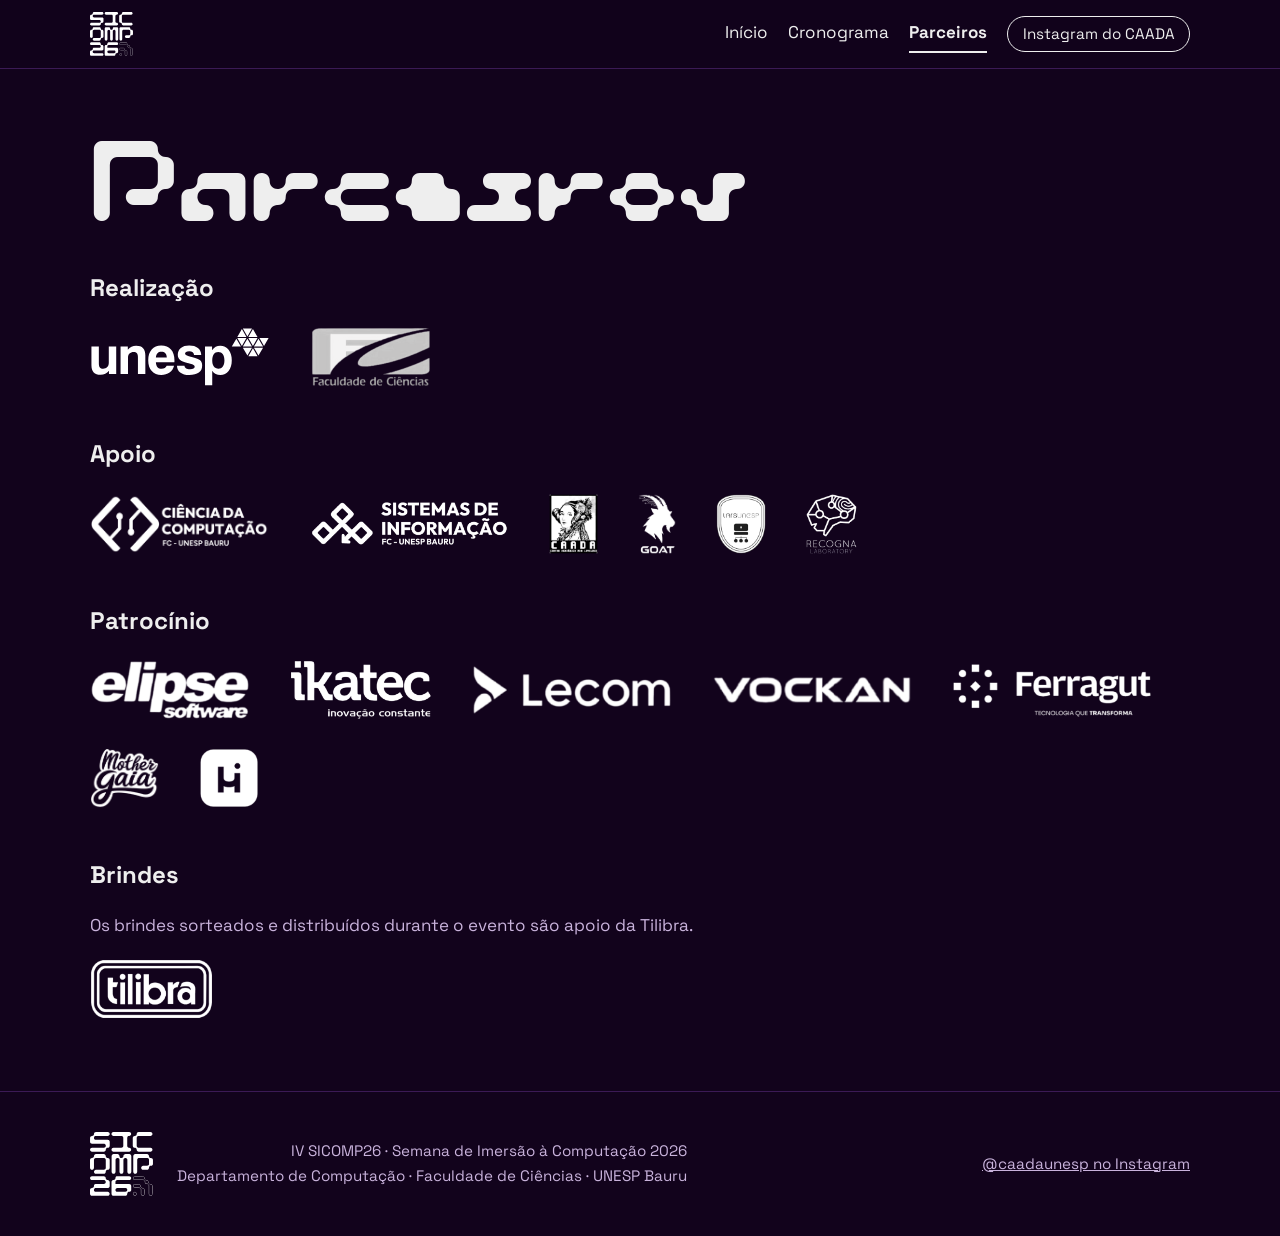
==== parceiros.html @ 21cd0a35 "update update" ====
<!doctype html>
<html lang="pt-BR"><head><meta charset="utf-8"><meta name="viewport" content="width=device-width,initial-scale=1">
<title>Parceiros · SICOMP26</title><meta name="description" content="Realização, apoio e patrocínio da IV SICOMP26.">
<meta property="og:title" content="Parceiros · SICOMP26"><meta property="og:description" content="Realização, apoio e patrocínio da IV SICOMP26."><meta name="theme-color" content="#510979">
<link rel="icon" href="assets/img/favicon.svg" type="image/svg+xml">
<link rel="preconnect" href="https://fonts.googleapis.com"><link rel="preconnect" href="https://fonts.gstatic.com" crossorigin>
<link rel="stylesheet" href="https://fonts.googleapis.com/css2?family=Space+Grotesk:wght@400;500;700&amp;family=Space+Mono:wght@400;700&amp;display=swap">
<link rel="stylesheet" href="style.css"></head><body>
<header><div class="wrap"><a class="marca" href="index.html" aria-label="SICOMP26 - página inicial"><img src="assets/img/logo_evento.svg" alt="SICOMP26" width="44" height="44"></a>
<nav aria-label="Principal"><a href="index.html">Início</a><a href="cronograma.html">Cronograma</a><a href="parceiros.html" aria-current="page">Parceiros</a><a class="ig" href="https://www.instagram.com/caadaunesp/" target="_blank" rel="noopener">Instagram do CAADA</a></nav></div></header>
<main><section><div class="wrap"><h1 style="font-size:clamp(2.5rem,10vw,6rem);margin-bottom:2rem">Parceiros</h1>
<div class="bloco"><h2>Realização</h2><div class="logos"><img src="assets/img/logo_unesp.svg" alt="UNESP" class="claro"><img src="assets/img/fc.png" alt="Faculdade de Ciências"></div></div>
<div class="bloco"><h2>Apoio</h2><div class="logos"><img src="assets/img/comp.png" alt="Ciência da Computação - FC UNESP Bauru"><img src="assets/img/sis.png" alt="Sistemas de Informação - FC UNESP Bauru"><img src="assets/img/caada.png" alt="CAADA - Centro Acadêmico Ada Lovelace"><img src="assets/img/goat.png" alt="GOAT"><img src="assets/img/lars.png" alt="LARS UNESP"><img src="assets/img/recogna.png" alt="Recogna Laboratory"></div></div>
<div class="bloco"><h2>Patrocínio</h2><div class="logos"><img src="assets/img/elipse.png" alt="Elipse Software"><img src="assets/img/ikatec.png" alt="Ikatec"><img src="assets/img/lecom.png" alt="Lecom"><img src="assets/img/vockan.png" alt="Vockan"><img src="assets/img/ferragut.png" alt="Ferragut"><img src="assets/img/motherGaia.png" alt="Mother Gaia"><img src="assets/img/hipro.png" alt="HiPro"></div></div>
<div class="bloco"><h2>Brindes</h2><p class="txt">Os brindes sorteados e distribuídos durante o evento são apoio da Tilibra.</p><div class="logos"><img src="assets/img/tilibra.png" alt="Tilibra"></div></div></div></section></main>
<footer><div class="wrap"><img src="assets/img/logo_evento.svg" alt="" width="64" height="64">
<p>IV SICOMP26 · Semana de Imersão à Computação 2026<br>Departamento de Computação · Faculdade de Ciências · UNESP Bauru</p>
<div><a href="https://www.instagram.com/caadaunesp/" target="_blank" rel="noopener">@caadaunesp no Instagram</a></div></div></footer></body></html>
---- style.css ----
@font-face {
  font-family: Quanx;
  src: url(assets/fonts/Quanx.ttf) format("truetype");
  font-display: swap;
}
:root {
  --roxo: #510979;
  --noite: #12031c;
  --painel: #1f0a30;
  --branco: #eeeeee;
  --suave: #c9b3dc;
  --linha: #3b1a55;
  --titulo: Quanx, "Space Grotesk", sans-serif;
  --corpo: "Space Grotesk", system-ui, sans-serif;
  --mono: "Space Mono", ui-monospace, monospace;
}
* {
  box-sizing: border-box;
}
html {
  scroll-behavior: smooth;
}
body {
  margin: 0;
  background: var(--noite);
  color: var(--branco);
  font: 400 1.0625rem/1.6 var(--corpo);
}
a {
  color: inherit;
}
img {
  max-width: 100%;
  display: block;
}
:focus-visible {
  outline: 3px solid var(--branco);
  outline-offset: 3px;
}
.wrap {
  width: min(1100px, 100% - 2.5rem);
  margin-inline: auto;
}
header {
  border-bottom: 1px solid var(--linha);
  position: sticky;
  top: 0;
  background: rgba(18, 3, 28, 0.94);
  backdrop-filter: blur(8px);
  z-index: 5;
}
header .wrap {
  display: flex;
  align-items: center;
  gap: 1.5rem;
  min-height: 68px;
}
.marca img {
  height: 44px;
  width: auto;
}
nav {
  display: flex;
  gap: 1.25rem;
  margin-left: auto;
  align-items: center;
  flex-wrap: wrap;
}
nav a {
  text-decoration: none;
  padding: 0.25rem 0;
  border-bottom: 2px solid transparent;
}
nav a[aria-current="page"] {
  border-color: var(--branco);
  font-weight: 700;
}
nav a:hover {
  border-color: var(--suave);
}
.ig {
  border: 1.5px solid var(--branco);
  border-radius: 999px;
  padding: 0.3rem 0.9rem !important;
  font-size: 0.95rem;
}
.ig:hover {
  background: var(--branco);
  color: var(--roxo);
}
.hero {
  background: var(--roxo);
  position: relative;
  overflow: hidden;
  padding: clamp(3rem, 9vw, 7rem) 0 clamp(2.5rem, 6vw, 4.5rem);
}
.hero::before {
  content: "";
  position: absolute;
  inset: 0;
  background: repeating-linear-gradient(
    0deg,
    rgba(0, 0, 0, 0.14) 0 2px,
    transparent 2px 7px
  );
  pointer-events: none;
}
.hero .wrap {
  position: relative;
}
.ed {
  font: 700 1.1rem var(--mono);
  margin: 0 0 1rem;
}
h1,
h2.q {
  font-family: var(--titulo);
  font-weight: 400;
  line-height: 1;
  margin: 0;
  letter-spacing: 0.01em;
}
h1 {
  font-size: min(9rem, calc((100vw - 2.5rem) / 7.6));
  white-space: nowrap;
}
section h1 {
  font-size: min(6rem, calc((100vw - 2.5rem) / 9.6)) !important;
  white-space: nowrap;
}
.sub {
  font-size: clamp(1.2rem, 3vw, 1.75rem);
  margin: 1.25rem 0 2rem;
  max-width: 30ch;
  line-height: 1.3;
}
.info {
  display: flex;
  flex-wrap: wrap;
  gap: 0.75rem 2.5rem;
  font-family: var(--mono);
  font-size: 1rem;
}
.info b {
  display: block;
  font-size: 1.35rem;
}
.btns {
  display: flex;
  gap: 0.75rem;
  flex-wrap: wrap;
  margin-top: 2rem;
}
.btn {
  display: inline-block;
  padding: 0.7rem 1.4rem;
  border-radius: 999px;
  text-decoration: none;
  font-weight: 700;
  background: var(--branco);
  color: var(--roxo);
}
.btn.o {
  background: none;
  color: var(--branco);
  border: 1.5px solid var(--branco);
}
.btn:hover {
  transform: translateY(-2px);
}
section {
  padding: clamp(2.5rem, 6vw, 4.5rem) 0;
}
section + section {
  border-top: 1px solid var(--linha);
}
h2.q {
  font-size: clamp(1.5rem, 5.5vw, 3rem);
  margin-bottom: 1.5rem;
}
h3 {
  font-size: 1.2rem;
  margin: 0 0 0.35rem;
}
.txt {
  max-width: 64ch;
  color: var(--suave);
}
.txt strong {
  color: var(--branco);
}
.grid {
  display: grid;
  gap: 1.25rem;
  grid-template-columns: repeat(auto-fit, minmax(230px, 1fr));
  margin-top: 2rem;
}
.card {
  background: var(--painel);
  border: 1px solid var(--linha);
  border-radius: 14px;
  padding: 1.4rem;
}
.card p {
  margin: 0;
  color: var(--suave);
  font-size: 1rem;
}
.cursos {
  display: grid;
  gap: 1.25rem;
  grid-template-columns: repeat(auto-fit, minmax(300px, 1fr));
}
.cursos .card {
  display: flex;
  flex-direction: column;
  gap: 1rem;
}
.cursos img {
  height: auto;
  width: auto;
  max-width: 100%;
}
.tag {
  font: 700 0.85rem var(--mono);
  color: var(--suave);
}
.local {
  background: var(--roxo);
  border-radius: 14px;
  padding: clamp(1.5rem, 4vw, 2.5rem);
}
.local p {
  margin: 0.25rem 0;
}
.dias {
  display: flex;
  gap: 0.75rem;
  margin-bottom: 2rem;
  flex-wrap: wrap;
}
.dias button {
  font: 700 1.05rem var(--mono);
  background: none;
  color: var(--branco);
  border: 1.5px solid var(--branco);
  border-radius: 999px;
  padding: 0.6rem 1.4rem;
  cursor: pointer;
}
.dias button[aria-selected="true"] {
  background: var(--branco);
  color: var(--roxo);
}
.dia h2 {
  font: 700 1rem var(--mono);
  color: var(--suave);
  margin: 0 0 1rem;
}
.slot {
  display: grid;
  grid-template-columns: 11rem 1fr;
  gap: 1rem;
  padding: 1.1rem 1.4rem;
  margin-bottom: 0.75rem;
  border: 1px solid var(--linha);
  border-radius: 12px;
}
.slot time {
  font: 400 1.05rem var(--mono);
}
.slot.pausa {
  padding-block: 0.7rem;
  color: var(--suave);
}
.slot:not(.pausa) {
  background: var(--painel);
  border-left: 4px solid var(--branco);
}
.slot .k {
  font: 700 0.85rem var(--mono);
  color: var(--suave);
}
.slot h3 {
  margin: 0.1rem 0 0.25rem;
  font-size: 1.25rem;
}
.slot p {
  margin: 0;
  color: var(--suave);
}
.on {
  font: 700 0.8rem var(--mono);
  border: 1px solid var(--suave);
  border-radius: 999px;
  padding: 0 0.5rem;
  margin-left: 0.4rem;
}
.logos {
  display: flex;
  flex-wrap: wrap;
  gap: 1.75rem 2.5rem;
  align-items: center;
  margin: 1.25rem 0 0;
}
.logos img {
  height: clamp(42px, 6vw, 60px);
  width: auto;
  max-width: 200px;
  object-fit: contain;
}
.logos .claro {
  filter: brightness(0) invert(1);
}
.bloco + .bloco {
  margin-top: 3rem;
}
.bloco h2 {
  font-size: 1.5rem;
  margin: 0;
}
footer {
  border-top: 1px solid var(--linha);
  padding: 2.5rem 0;
  color: var(--suave);
  font-size: 0.95rem;
}
footer .wrap {
  display: flex;
  gap: 1.5rem;
  align-items: center;
  flex-wrap: wrap;
}
footer img {
  height: 64px;
  width: auto;
}
footer p {
  margin: 0;
}
footer div {
  margin-left: auto;
  text-align: right;
}
@media (max-width: 640px) {
  .slot {
    grid-template-columns: 1fr;
    gap: 0.25rem;
  }
  .hero {
    padding-top: 2.5rem;
  }
  nav {
    gap: 0.9rem;
    font-size: 0.95rem;
  }
  footer div {
    margin: 0;
    text-align: left;
  } 
  header .wrap {
    flex-wrap: wrap;
    gap: 0.25rem 1.25rem;
    padding-block: 0.6rem;
    min-height: 0;
  }
  header .wrap::after {
    content: "";
    order: 3;
    flex-basis: 100%;
    height: 0;
  }
  nav {
    display: contents;
  }
  .marca {
    order: 1;
  }
  .ig {
    order: 2;
    margin-left: auto;
  }
  nav a:not(.ig) {
    order: 4;
  }
}
@media (prefers-reduced-motion: reduce) {
  * {
    scroll-behavior: auto !important;
    transition: none !important;
  }
  .btn:hover {
    transform: none;
  }
}
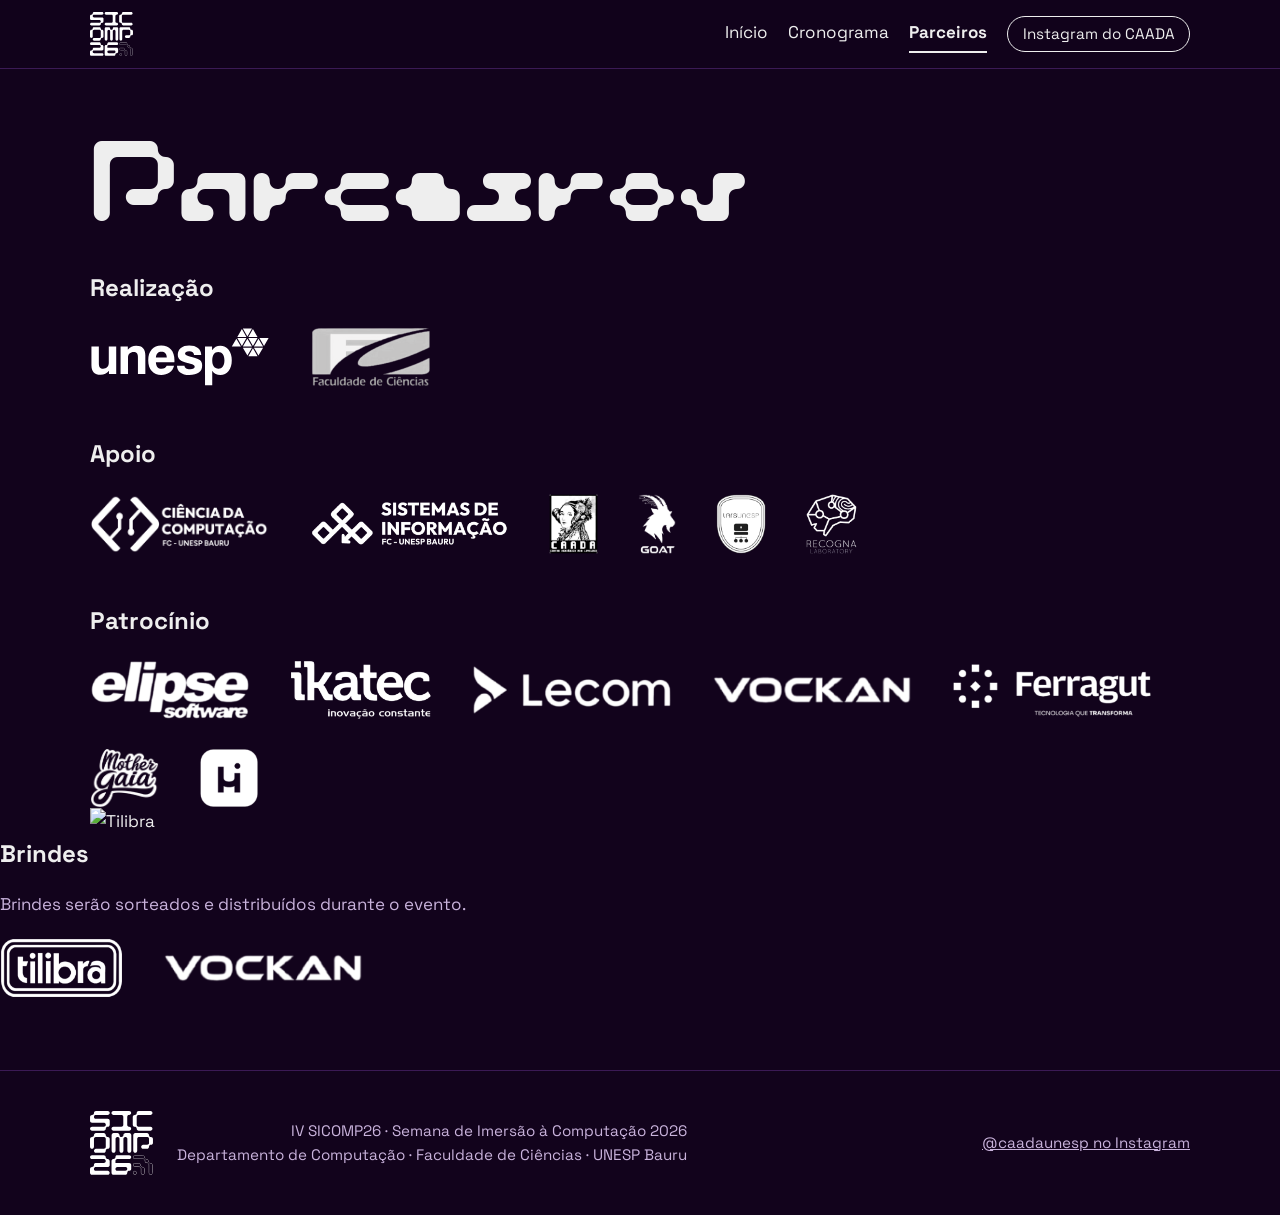
==== commit 35c50ee0: "Update parceiros.html" ====
--- a/parceiros.html
+++ b/parceiros.html
@@ -1,18 +1,72 @@
 <!doctype html>
-<html lang="pt-BR"><head><meta charset="utf-8"><meta name="viewport" content="width=device-width,initial-scale=1">
-<title>Parceiros · SICOMP26</title><meta name="description" content="Realização, apoio e patrocínio da IV SICOMP26.">
-<meta property="og:title" content="Parceiros · SICOMP26"><meta property="og:description" content="Realização, apoio e patrocínio da IV SICOMP26."><meta name="theme-color" content="#510979">
-<link rel="icon" href="assets/img/favicon.svg" type="image/svg+xml">
-<link rel="preconnect" href="https://fonts.googleapis.com"><link rel="preconnect" href="https://fonts.gstatic.com" crossorigin>
-<link rel="stylesheet" href="https://fonts.googleapis.com/css2?family=Space+Grotesk:wght@400;500;700&amp;family=Space+Mono:wght@400;700&amp;display=swap">
-<link rel="stylesheet" href="style.css"></head><body>
-<header><div class="wrap"><a class="marca" href="index.html" aria-label="SICOMP26 - página inicial"><img src="assets/img/logo_evento.svg" alt="SICOMP26" width="44" height="44"></a>
-<nav aria-label="Principal"><a href="index.html">Início</a><a href="cronograma.html">Cronograma</a><a href="parceiros.html" aria-current="page">Parceiros</a><a class="ig" href="https://www.instagram.com/caadaunesp/" target="_blank" rel="noopener">Instagram do CAADA</a></nav></div></header>
-<main><section><div class="wrap"><h1 style="font-size:clamp(2.5rem,10vw,6rem);margin-bottom:2rem">Parceiros</h1>
-<div class="bloco"><h2>Realização</h2><div class="logos"><img src="assets/img/logo_unesp.svg" alt="UNESP" class="claro"><img src="assets/img/fc.png" alt="Faculdade de Ciências"></div></div>
-<div class="bloco"><h2>Apoio</h2><div class="logos"><img src="assets/img/comp.png" alt="Ciência da Computação - FC UNESP Bauru"><img src="assets/img/sis.png" alt="Sistemas de Informação - FC UNESP Bauru"><img src="assets/img/caada.png" alt="CAADA - Centro Acadêmico Ada Lovelace"><img src="assets/img/goat.png" alt="GOAT"><img src="assets/img/lars.png" alt="LARS UNESP"><img src="assets/img/recogna.png" alt="Recogna Laboratory"></div></div>
-<div class="bloco"><h2>Patrocínio</h2><div class="logos"><img src="assets/img/elipse.png" alt="Elipse Software"><img src="assets/img/ikatec.png" alt="Ikatec"><img src="assets/img/lecom.png" alt="Lecom"><img src="assets/img/vockan.png" alt="Vockan"><img src="assets/img/ferragut.png" alt="Ferragut"><img src="assets/img/motherGaia.png" alt="Mother Gaia"><img src="assets/img/hipro.png" alt="HiPro"></div></div>
-<div class="bloco"><h2>Brindes</h2><p class="txt">Os brindes sorteados e distribuídos durante o evento são apoio da Tilibra.</p><div class="logos"><img src="assets/img/tilibra.png" alt="Tilibra"></div></div></div></section></main>
-<footer><div class="wrap"><img src="assets/img/logo_evento.svg" alt="" width="64" height="64">
-<p>IV SICOMP26 · Semana de Imersão à Computação 2026<br>Departamento de Computação · Faculdade de Ciências · UNESP Bauru</p>
-<div><a href="https://www.instagram.com/caadaunesp/" target="_blank" rel="noopener">@caadaunesp no Instagram</a></div></div></footer></body></html>+<html lang="pt-BR">
+
+<head>
+    <meta charset="utf-8">
+    <meta name="viewport" content="width=device-width,initial-scale=1">
+    <title>Parceiros · SICOMP26</title>
+    <meta name="description" content="Realização, apoio e patrocínio da IV SICOMP26.">
+    <meta property="og:title" content="Parceiros · SICOMP26">
+    <meta property="og:description" content="Realização, apoio e patrocínio da IV SICOMP26.">
+    <meta name="theme-color" content="#510979">
+    <link rel="icon" href="assets/img/favicon.svg" type="image/svg+xml">
+    <link rel="preconnect" href="https://fonts.googleapis.com">
+    <link rel="preconnect" href="https://fonts.gstatic.com" crossorigin>
+    <link rel="stylesheet" href="https://fonts.googleapis.com/css2?family=Space+Grotesk:wght@400;500;700&amp;family=Space+Mono:wght@400;700&amp;display=swap">
+    <link rel="stylesheet" href="style.css">
+</head>
+
+<body>
+    <header>
+        <div class="wrap">
+            <a class="marca" href="index.html" aria-label="SICOMP26 - página inicial"><img src="assets/img/logo_evento.svg" alt="SICOMP26" width="44" height="44"></a>
+            <nav aria-label="Principal"><a href="index.html">Início</a><a href="cronograma.html">Cronograma</a><a href="parceiros.html" aria-current="page">Parceiros</a><a class="ig" href="https://www.instagram.com/caadaunesp/" target="_blank" rel="noopener">Instagram do CAADA</a></nav>
+        </div>
+    </header>
+    <main>
+        <section>
+            <div class="wrap">
+                <h1 style="font-size:clamp(2.5rem,10vw,6rem);margin-bottom:2rem">Parceiros</h1>
+                <div class="bloco">
+                    <h2>Realização</h2>
+                    <div class="logos"><img src="assets/img/logo_unesp.svg" alt="UNESP" class="claro"><img src="assets/img/fc.png" alt="Faculdade de Ciências"></div>
+                </div>
+                <div class="bloco">
+                    <h2>Apoio</h2>
+                    <div class="logos"><img src="assets/img/comp.png" alt="Ciência da Computação - FC UNESP Bauru"><img src="assets/img/sis.png" alt="Sistemas de Informação - FC UNESP Bauru"><img src="assets/img/caada.png" alt="CAADA - Centro Acadêmico Ada Lovelace">
+                        <img
+                        src="assets/img/goat.png" alt="GOAT"><img src="assets/img/lars.png" alt="LARS UNESP"><img src="assets/img/recogna.png" alt="Recogna Laboratory"></div>
+                </div>
+                <div class="bloco">
+                    <h2>Patrocínio</h2>
+                    <div class="logos"><img src="assets/img/elipse.png" alt="Elipse Software">
+                        <img src="assets/img/ikatec.png" alt="Ikatec">
+                        <img src="assets/img/lecom.png" alt="Lecom">
+                        <img src="assets/img/vockan.png" alt="Vockan">
+                        <img src="assets/img/ferragut.png" alt="Ferragut">
+                        <img src="assets/img/motherGaia.png" alt="Mother Gaia">
+                        <img src="assets/img/hipro.png" alt="HiPro"></div>
+                        <img src="assets/img/Tilibra.png" alt="Tilibra"></div>
+                </div>
+                <div class="bloco">
+                    <h2>Brindes</h2>
+                    <p class="txt">Brindes serão sorteados e distribuídos durante o evento.</p>
+                    <div class="logos">
+                        <img src="assets/img/tilibra.png" alt="Tilibra">
+                        <img src="assets/img/vockan.png" alt="Vockan">
+                    </div>
+                    
+                </div>
+            </div>
+        </section>
+    </main>
+    <footer>
+        <div class="wrap"><img src="assets/img/logo_evento.svg" alt="" width="64" height="64">
+            <p>IV SICOMP26 · Semana de Imersão à Computação 2026
+                <br>Departamento de Computação · Faculdade de Ciências · UNESP Bauru</p>
+            <div><a href="https://www.instagram.com/caadaunesp/" target="_blank" rel="noopener">@caadaunesp no Instagram</a></div>
+        </div>
+    </footer>
+</body>
+
+</html>
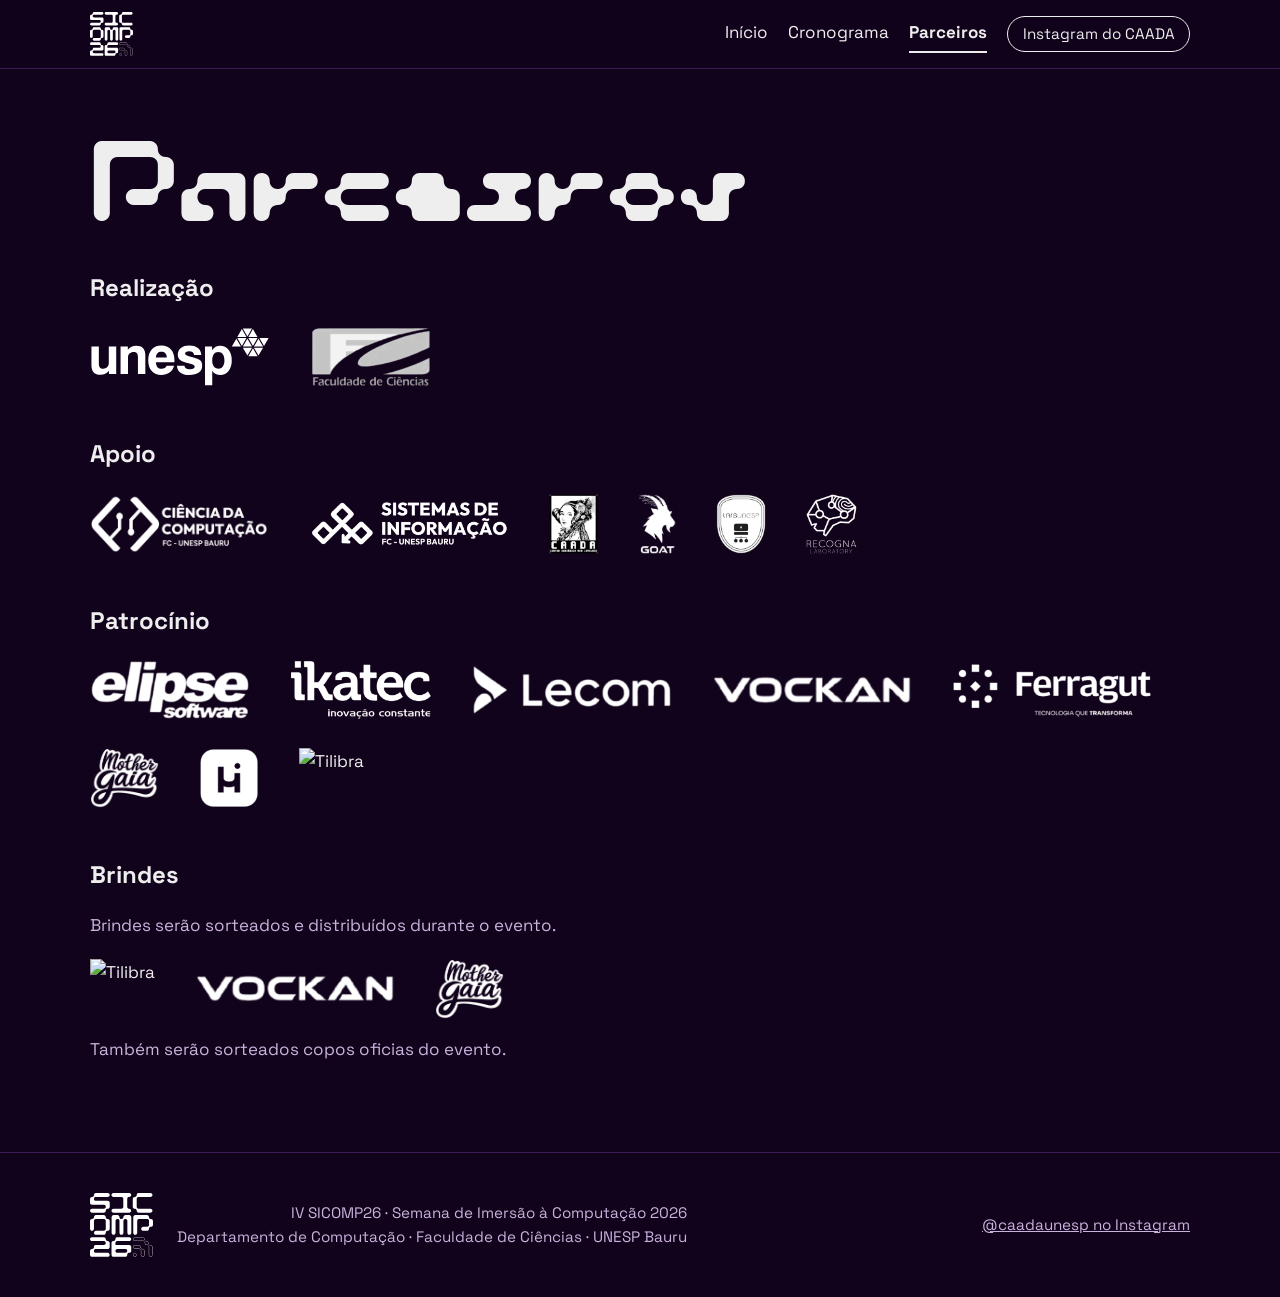
==== commit 1ba8ef3c: "update 2" ====
--- a/parceiros.html
+++ b/parceiros.html
@@ -45,17 +45,19 @@
                         <img src="assets/img/vockan.png" alt="Vockan">
                         <img src="assets/img/ferragut.png" alt="Ferragut">
                         <img src="assets/img/motherGaia.png" alt="Mother Gaia">
-                        <img src="assets/img/hipro.png" alt="HiPro"></div>
-                        <img src="assets/img/Tilibra.png" alt="Tilibra"></div>
+                        <img src="assets/img/hipro.png" alt="HiPro">
+                        <img src="assets/img/Tilibra.png" alt="Tilibra">
+                </div>
                 </div>
                 <div class="bloco">
                     <h2>Brindes</h2>
                     <p class="txt">Brindes serão sorteados e distribuídos durante o evento.</p>
                     <div class="logos">
-                        <img src="assets/img/tilibra.png" alt="Tilibra">
+                        <img src="assets/img/Tilibra.png" alt="Tilibra">
                         <img src="assets/img/vockan.png" alt="Vockan">
+                        <img src="assets/img/motherGaia.png" alt="Mother Gaia">
                     </div>
-                    
+                    <p class="txt">Também serão sorteados copos oficias do evento.</p>
                 </div>
             </div>
         </section>
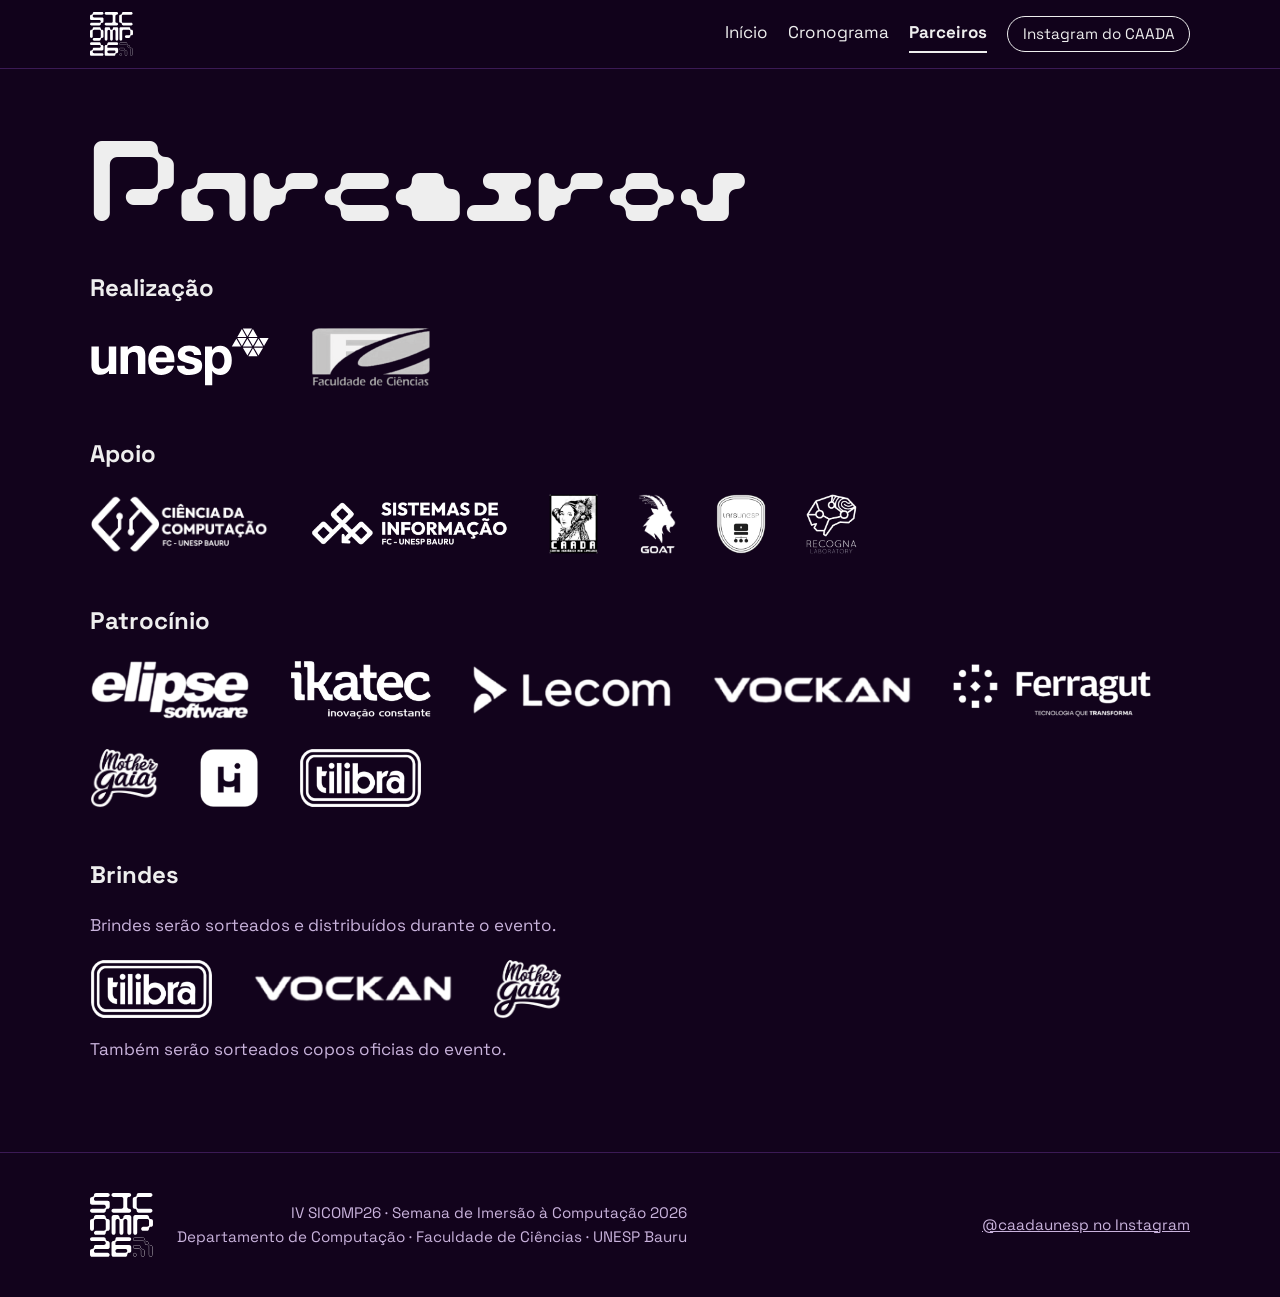
==== commit fd1448fa: "typo" ====
--- a/parceiros.html
+++ b/parceiros.html
@@ -46,14 +46,14 @@
                         <img src="assets/img/ferragut.png" alt="Ferragut">
                         <img src="assets/img/motherGaia.png" alt="Mother Gaia">
                         <img src="assets/img/hipro.png" alt="HiPro">
-                        <img src="assets/img/Tilibra.png" alt="Tilibra">
+                        <img src="assets/img/tilibra.png" alt="Tilibra">
                 </div>
                 </div>
                 <div class="bloco">
                     <h2>Brindes</h2>
                     <p class="txt">Brindes serão sorteados e distribuídos durante o evento.</p>
                     <div class="logos">
-                        <img src="assets/img/Tilibra.png" alt="Tilibra">
+                        <img src="assets/img/tilibra.png" alt="Tilibra">
                         <img src="assets/img/vockan.png" alt="Vockan">
                         <img src="assets/img/motherGaia.png" alt="Mother Gaia">
                     </div>
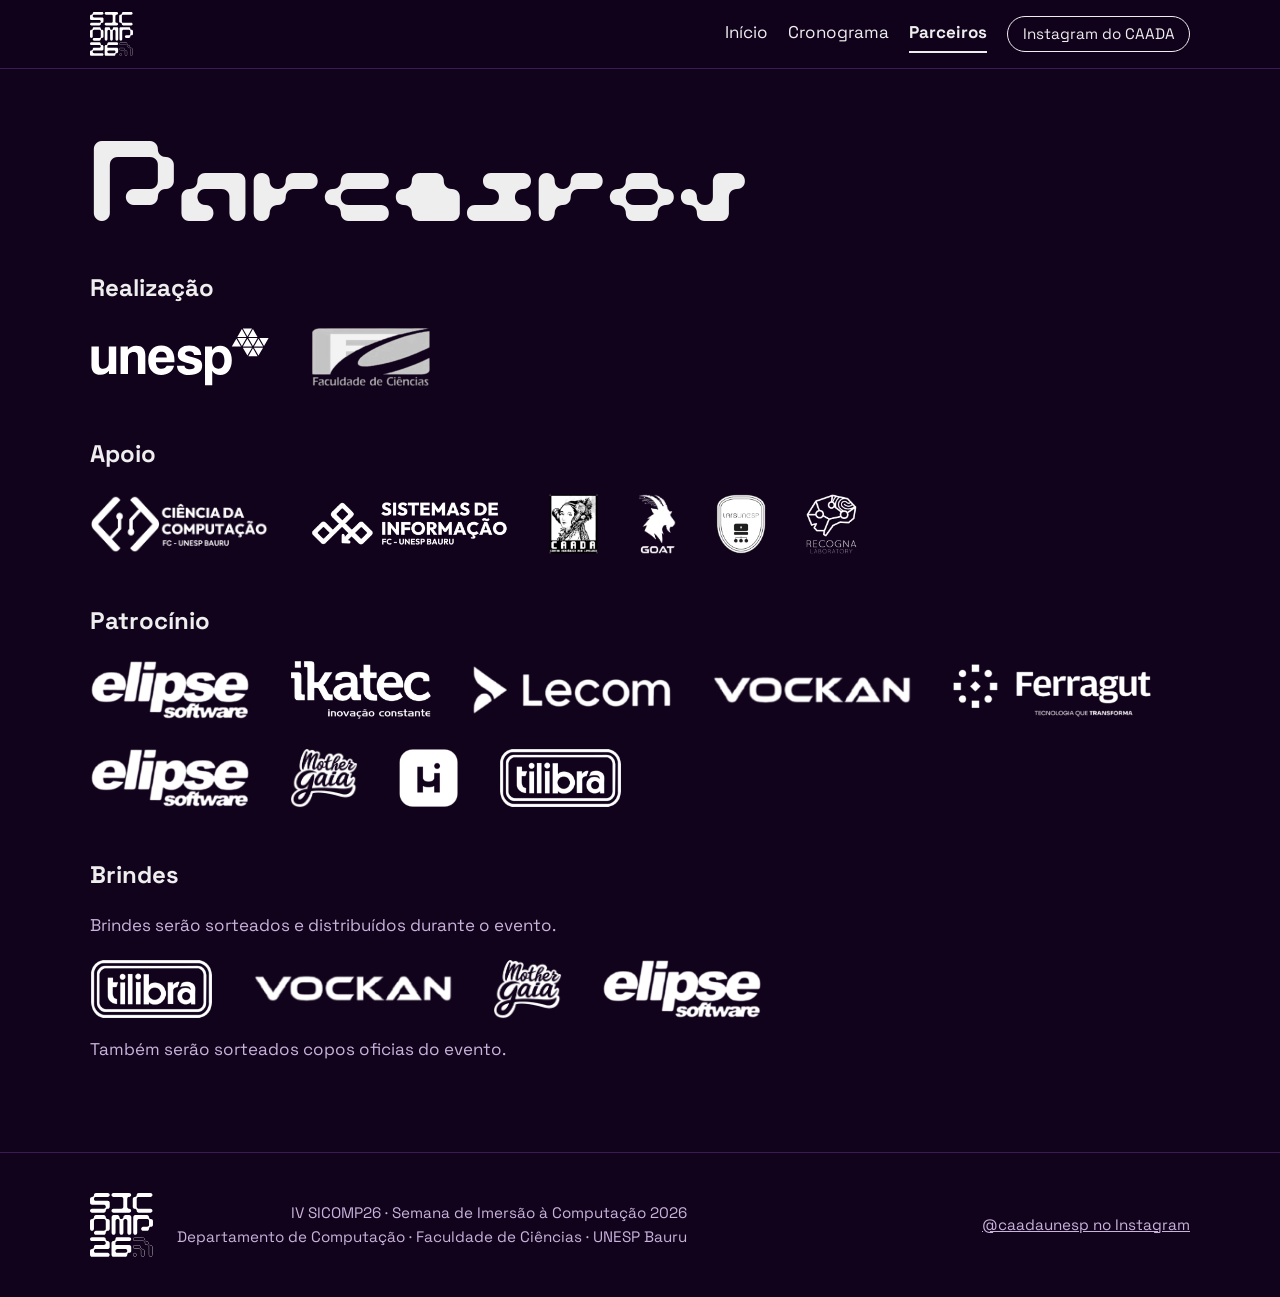
==== commit c46497db: "Update parceiros.html" ====
--- a/parceiros.html
+++ b/parceiros.html
@@ -44,6 +44,7 @@
                         <img src="assets/img/lecom.png" alt="Lecom">
                         <img src="assets/img/vockan.png" alt="Vockan">
                         <img src="assets/img/ferragut.png" alt="Ferragut">
+                        <img src="assets/img/elipse.png" alt="Elipse">
                         <img src="assets/img/motherGaia.png" alt="Mother Gaia">
                         <img src="assets/img/hipro.png" alt="HiPro">
                         <img src="assets/img/tilibra.png" alt="Tilibra">
@@ -56,6 +57,7 @@
                         <img src="assets/img/tilibra.png" alt="Tilibra">
                         <img src="assets/img/vockan.png" alt="Vockan">
                         <img src="assets/img/motherGaia.png" alt="Mother Gaia">
+                        <img src="assets/img/elipse.png" alt="Elipse">
                     </div>
                     <p class="txt">Também serão sorteados copos oficias do evento.</p>
                 </div>
@@ -71,4 +73,4 @@
     </footer>
 </body>
 
-</html>+</html>
